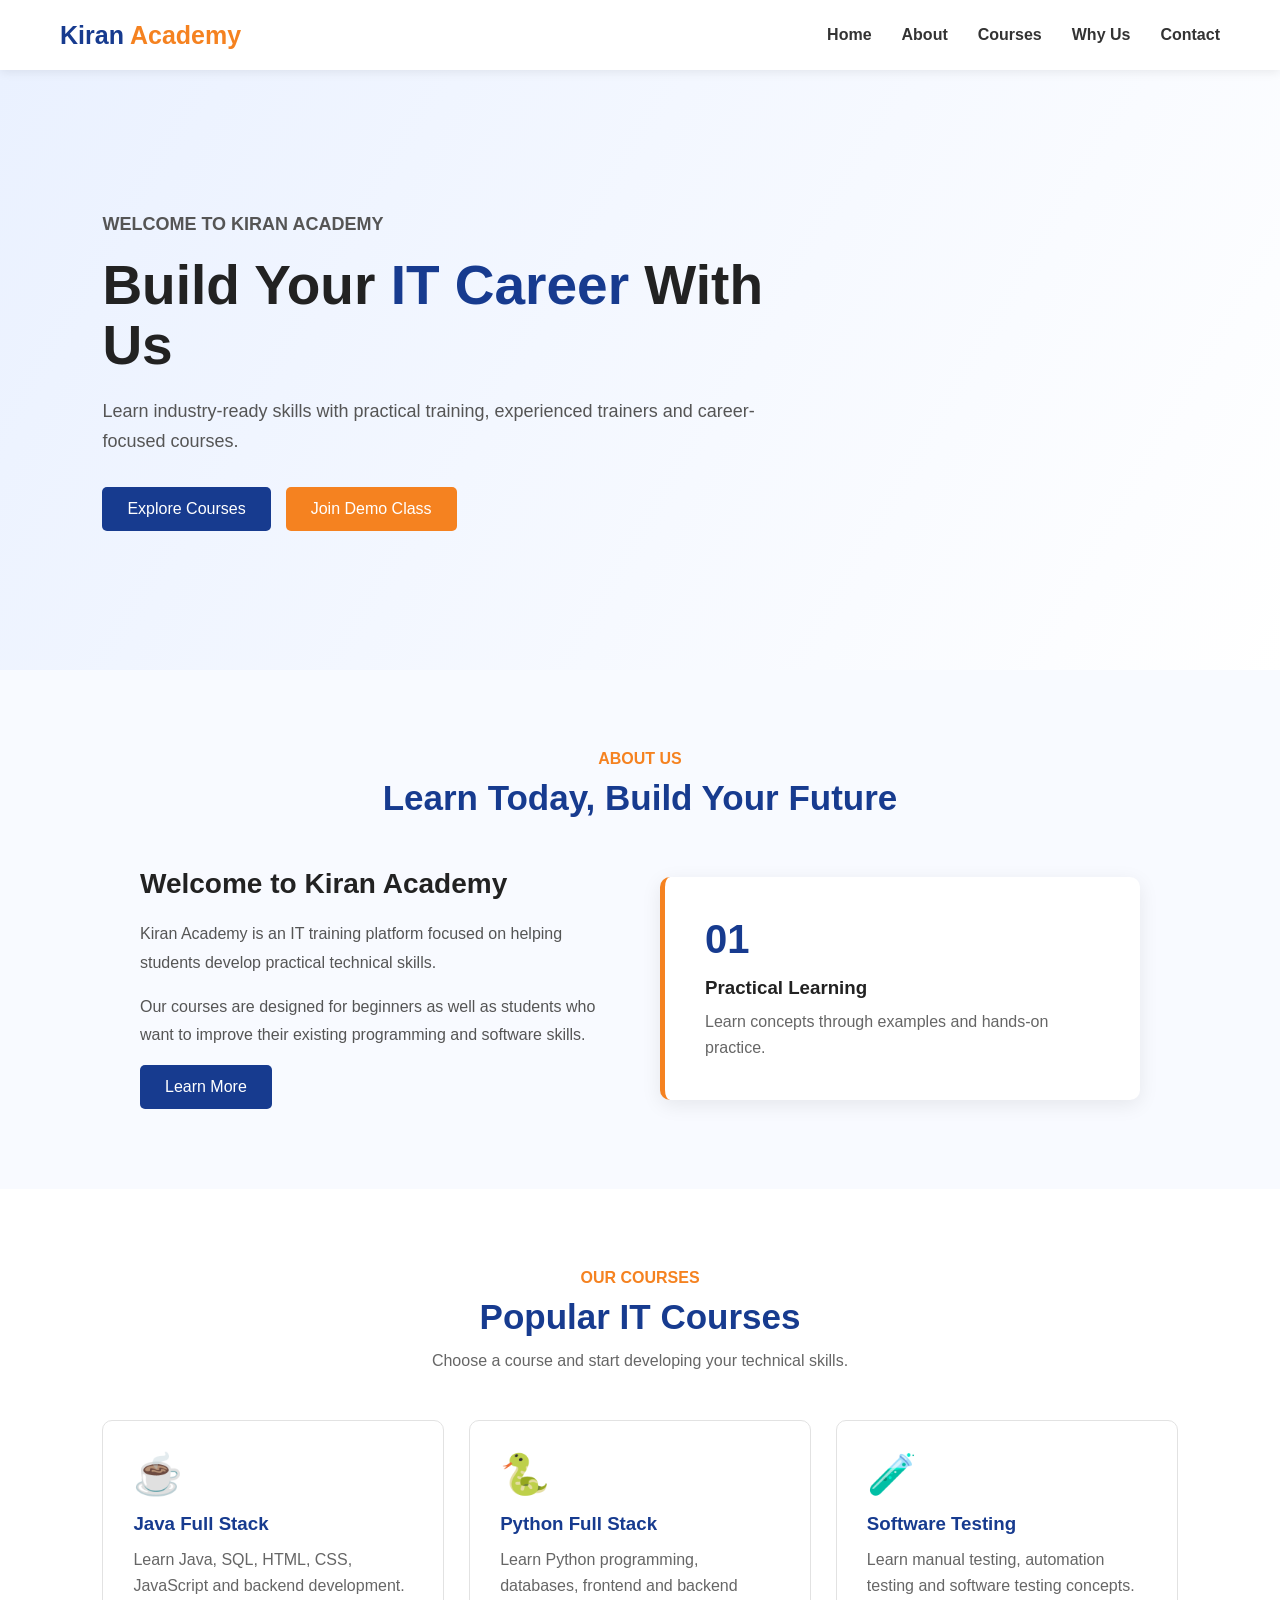
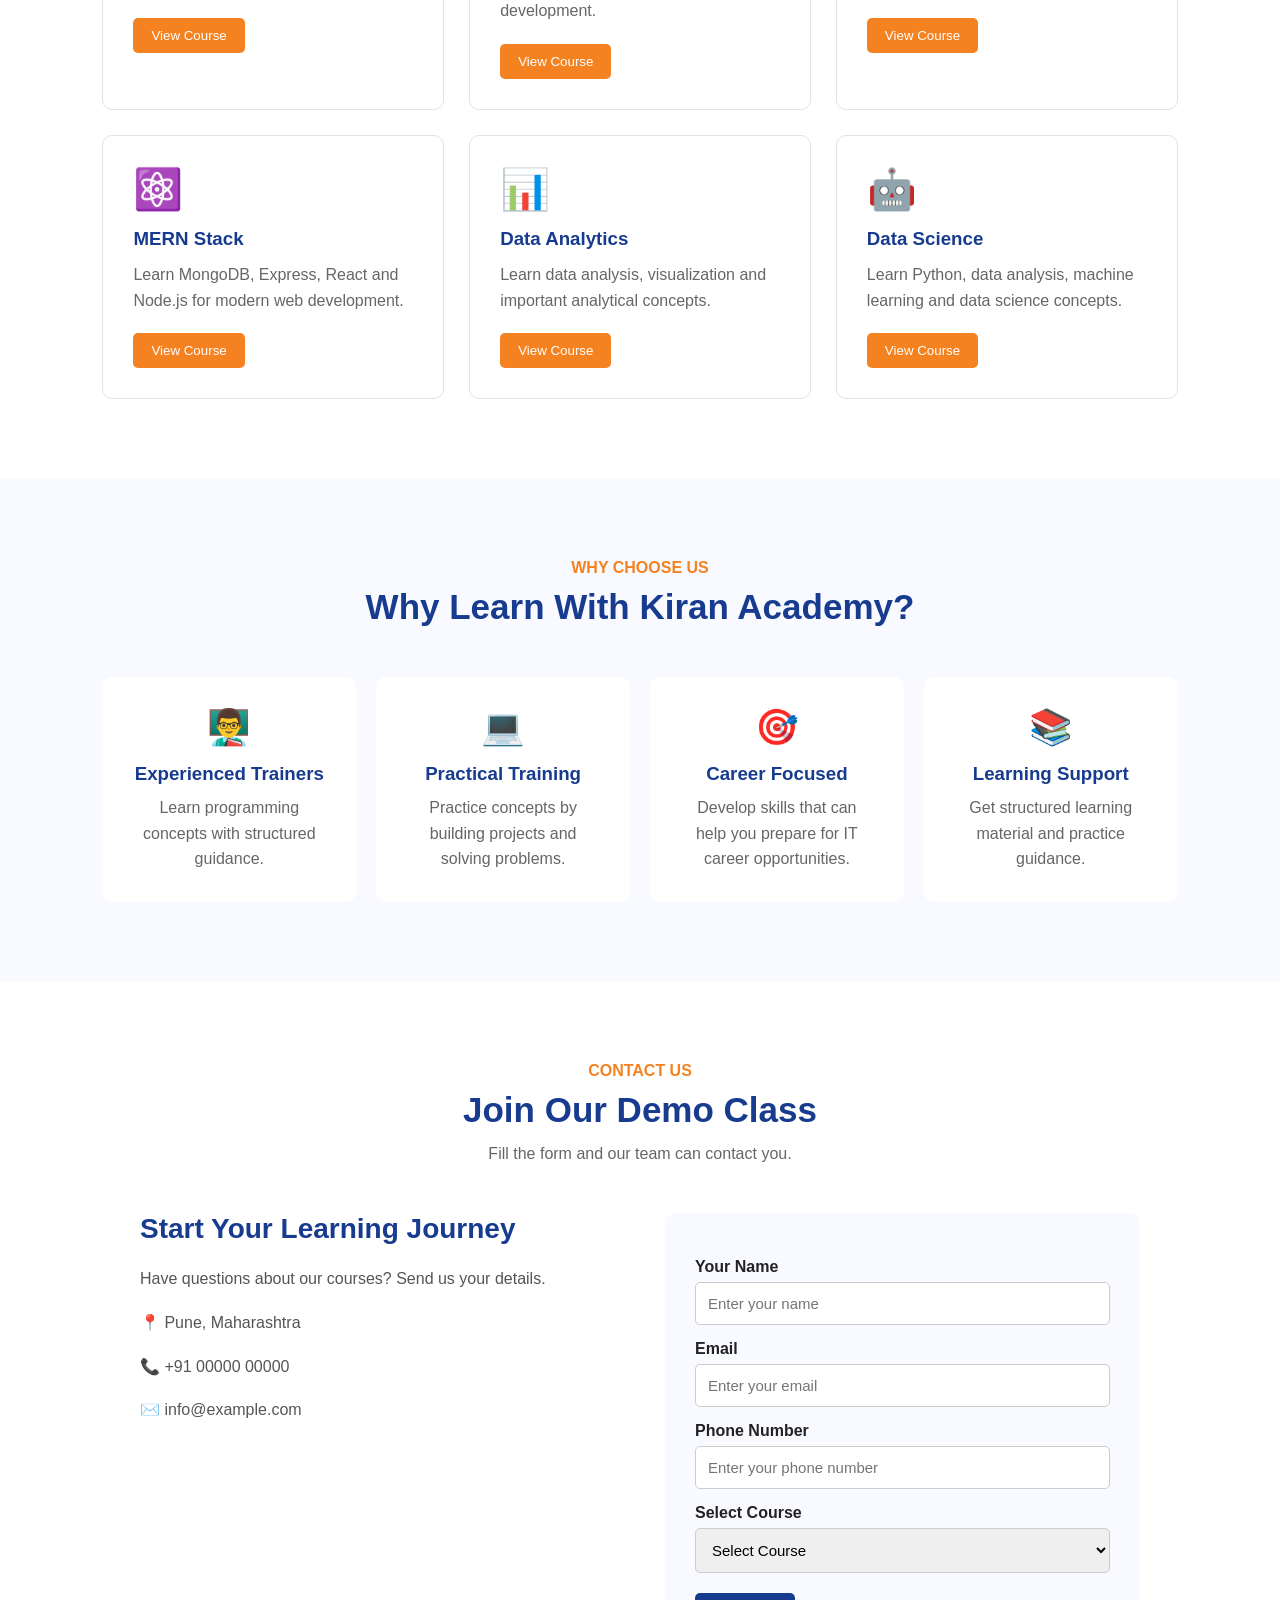
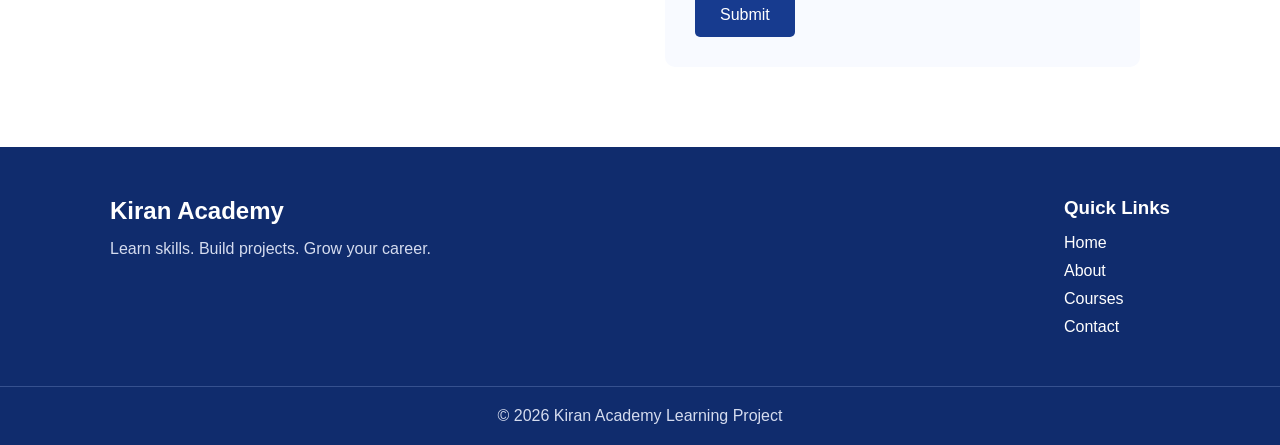
==== project@01.html @ c3a2a229 "Initial commit" ====
<!DOCTYPE html>
<html lang="en">

<head>
    <meta charset="UTF-8">

    <meta name="viewport" content="width=device-width, initial-scale=1.0">

    <title>Kiran Academy - IT Training</title>

    <link rel="stylesheet" href="project@01.css">
</head>

<body>

    <!-- ================= NAVBAR ================= -->

    <header>

        <nav class="navbar">

            <div class="logo">
                Kiran <span>Academy</span>
            </div>

            <button class="menu-button" id="menuButton">
                ☰
            </button>

            <ul class="nav-links" id="navLinks">

                <li>
                    <a href="#home">Home</a>
                </li>

                <li>
                    <a href="#about">About</a>
                </li>

                <li>
                    <a href="#courses">Courses</a>
                </li>

                <li>
                    <a href="#why-us">Why Us</a>
                </li>

                <li>
                    <a href="#contact">Contact</a>
                </li>

            </ul>

        </nav>

    </header>


    <!-- ================= HOME ================= -->

    <section class="hero" id="home">

        <div class="hero-content">

            <p class="small-title">
                WELCOME TO KIRAN ACADEMY
            </p>

            <h1>
                Build Your
                <span>IT Career</span>
                With Us
            </h1>

            <p>
                Learn industry-ready skills with practical training,
                experienced trainers and career-focused courses.
            </p>

            <div class="hero-buttons">

                <a href="#courses" class="btn">
                    Explore Courses
                </a>

                <a href="#contact" class="btn second-btn">
                    Join Demo Class
                </a>

            </div>

        </div>

    </section>


    <!-- ================= ABOUT ================= -->

    <section class="about" id="about">

        <div class="section-title">

            <p>ABOUT US</p>

            <h2>
                Learn Today, Build Your Future
            </h2>

        </div>

        <div class="about-content">

            <div class="about-text">

                <h3>
                    Welcome to Kiran Academy
                </h3>

                <p>
                    Kiran Academy is an IT training platform
                    focused on helping students develop practical
                    technical skills.
                </p>

                <p>
                    Our courses are designed for beginners as well
                    as students who want to improve their existing
                    programming and software skills.
                </p>

                <button class="btn" onclick="showAboutMessage()">
                    Learn More
                </button>

            </div>

            <div class="about-card">

                <div class="number">
                    01
                </div>

                <h3>
                    Practical Learning
                </h3>

                <p>
                    Learn concepts through examples and
                    hands-on practice.
                </p>

            </div>

        </div>

    </section>


    <!-- ================= COURSES ================= -->

    <section class="courses" id="courses">

        <div class="section-title">

            <p>OUR COURSES</p>

            <h2>
                Popular IT Courses
            </h2>

            <p class="description">
                Choose a course and start developing your
                technical skills.
            </p>

        </div>


        <div class="course-container">


            <!-- Course 1 -->

            <div class="course-card">

                <div class="course-icon">
                    ☕
                </div>

                <h3>
                    Java Full Stack
                </h3>

                <p>
                    Learn Java, SQL, HTML, CSS, JavaScript
                    and backend development.
                </p>

                <button
                    class="course-button"
                    onclick="showCourse('Java Full Stack')">

                    View Course

                </button>

            </div>


            <!-- Course 2 -->

            <div class="course-card">

                <div class="course-icon">
                    🐍
                </div>

                <h3>
                    Python Full Stack
                </h3>

                <p>
                    Learn Python programming, databases,
                    frontend and backend development.
                </p>

                <button
                    class="course-button"
                    onclick="showCourse('Python Full Stack')">

                    View Course

                </button>

            </div>


            <!-- Course 3 -->

            <div class="course-card">

                <div class="course-icon">
                    🧪
                </div>

                <h3>
                    Software Testing
                </h3>

                <p>
                    Learn manual testing, automation testing
                    and software testing concepts.
                </p>

                <button
                    class="course-button"
                    onclick="showCourse('Software Testing')">

                    View Course

                </button>

            </div>


            <!-- Course 4 -->

            <div class="course-card">

                <div class="course-icon">
                    ⚛️
                </div>

                <h3>
                    MERN Stack
                </h3>

                <p>
                    Learn MongoDB, Express, React and Node.js
                    for modern web development.
                </p>

                <button
                    class="course-button"
                    onclick="showCourse('MERN Stack')">

                    View Course

                </button>

            </div>


            <!-- Course 5 -->

            <div class="course-card">

                <div class="course-icon">
                    📊
                </div>

                <h3>
                    Data Analytics
                </h3>

                <p>
                    Learn data analysis, visualization and
                    important analytical concepts.
                </p>

                <button
                    class="course-button"
                    onclick="showCourse('Data Analytics')">

                    View Course

                </button>

            </div>


            <!-- Course 6 -->

            <div class="course-card">

                <div class="course-icon">
                    🤖
                </div>

                <h3>
                    Data Science
                </h3>

                <p>
                    Learn Python, data analysis, machine
                    learning and data science concepts.
                </p>

                <button
                    class="course-button"
                    onclick="showCourse('Data Science')">

                    View Course

                </button>

            </div>

        </div>

    </section>


    <!-- ================= WHY US ================= -->

    <section class="why-us" id="why-us">

        <div class="section-title">

            <p>WHY CHOOSE US</p>

            <h2>
                Why Learn With Kiran Academy?
            </h2>

        </div>


        <div class="features">


            <div class="feature">

                <div class="feature-icon">
                    👨‍🏫
                </div>

                <h3>
                    Experienced Trainers
                </h3>

                <p>
                    Learn programming concepts with
                    structured guidance.
                </p>

            </div>


            <div class="feature">

                <div class="feature-icon">
                    💻
                </div>

                <h3>
                    Practical Training
                </h3>

                <p>
                    Practice concepts by building projects
                    and solving problems.
                </p>

            </div>


            <div class="feature">

                <div class="feature-icon">
                    🎯
                </div>

                <h3>
                    Career Focused
                </h3>

                <p>
                    Develop skills that can help you prepare
                    for IT career opportunities.
                </p>

            </div>


            <div class="feature">

                <div class="feature-icon">
                    📚
                </div>

                <h3>
                    Learning Support
                </h3>

                <p>
                    Get structured learning material and
                    practice guidance.
                </p>

            </div>

        </div>

    </section>


    <!-- ================= CONTACT ================= -->

    <section class="contact" id="contact">

        <div class="section-title">

            <p>CONTACT US</p>

            <h2>
                Join Our Demo Class
            </h2>

            <p class="description">
                Fill the form and our team can contact you.
            </p>

        </div>


        <div class="contact-container">

            <div class="contact-info">

                <h3>
                    Start Your Learning Journey
                </h3>

                <p>
                    Have questions about our courses?
                    Send us your details.
                </p>

                <p>
                    📍 Pune, Maharashtra
                </p>

                <p>
                    📞 +91 00000 00000
                </p>

                <p>
                    ✉️ info@example.com
                </p>

            </div>


            <form id="contactForm">

                <label>
                    Your Name
                </label>

                <input
                    type="text"
                    id="name"
                    placeholder="Enter your name"
                    required
                >


                <label>
                    Email
                </label>

                <input
                    type="email"
                    id="email"
                    placeholder="Enter your email"
                    required
                >


                <label>
                    Phone Number
                </label>

                <input
                    type="tel"
                    id="phone"
                    placeholder="Enter your phone number"
                    required
                >


                <label>
                    Select Course
                </label>

                <select id="course" required>

                    <option value="">
                        Select Course
                    </option>

                    <option>
                        Java Full Stack
                    </option>

                    <option>
                        Python Full Stack
                    </option>

                    <option>
                        Software Testing
                    </option>

                    <option>
                        MERN Stack
                    </option>

                    <option>
                        Data Analytics
                    </option>

                    <option>
                        Data Science
                    </option>

                </select>


                <button
                    type="submit"
                    class="btn">

                    Submit

                </button>

            </form>

        </div>

    </section>


    <!-- ================= FOOTER ================= -->

    <footer>

        <div class="footer-content">

            <div>

                <h2>
                    Kiran Academy
                </h2>

                <p>
                    Learn skills. Build projects.
                    Grow your career.
                </p>

            </div>


            <div>

                <h3>
                    Quick Links
                </h3>

                <a href="#home">
                    Home
                </a>

                <a href="#about">
                    About
                </a>

                <a href="#courses">
                    Courses
                </a>

                <a href="#contact">
                    Contact
                </a>

            </div>

        </div>


        <div class="copyright">

            <p>
                © 2026 Kiran Academy Learning Project
            </p>

        </div>

    </footer>


    <!-- JavaScript -->

    <script src="project@01.js"></script>

</body>

</html>
---- project@01.css ----
/* ================= GENERAL ================= */

* {
    margin: 0;
    padding: 0;
    box-sizing: border-box;
}

html {
    scroll-behavior: smooth;
}

body {
    font-family: Arial, sans-serif;
    color: #222;
    background-color: #ffffff;
}

a {
    text-decoration: none;
}

section {
    padding: 80px 8%;
}


/* ================= NAVBAR ================= */

header {
    background-color: white;
    box-shadow: 0 2px 10px rgba(0, 0, 0, 0.08);

    position: sticky;
    top: 0;
    z-index: 1000;
}

.navbar {
    max-width: 1200px;
    margin: auto;

    min-height: 70px;

    display: flex;
    justify-content: space-between;
    align-items: center;

    padding: 0 20px;
}

.logo {
    font-size: 25px;
    font-weight: bold;
    color: #173b8f;
}

.logo span {
    color: #f58220;
}

.nav-links {
    list-style: none;

    display: flex;
    gap: 30px;
}

.nav-links a {
    color: #333;
    font-weight: bold;
}

.nav-links a:hover {
    color: #f58220;
}

.menu-button {
    display: none;

    border: none;
    background: none;

    font-size: 28px;
    cursor: pointer;
}


/* ================= HERO ================= */

.hero {
    min-height: 600px;

    display: flex;
    align-items: center;

    background:
        linear-gradient(
            120deg,
            #eaf1ff,
            #ffffff
        );
}

.hero-content {
    max-width: 700px;
}

.small-title {
    color: #f58220;
    font-weight: bold;
    margin-bottom: 15px;
}

.hero h1 {
    font-size: 55px;
    line-height: 1.1;
    margin-bottom: 20px;
}

.hero h1 span {
    color: #173b8f;
}

.hero p {
    font-size: 18px;
    line-height: 1.7;
    color: #555;
}

.hero-buttons {
    margin-top: 30px;

    display: flex;
    gap: 15px;
}

.btn {
    display: inline-block;

    padding: 13px 25px;

    background-color: #173b8f;
    color: white;

    border: none;
    border-radius: 5px;

    cursor: pointer;

    font-size: 16px;
}

.btn:hover {
    background-color: #102c6d;
}

.second-btn {
    background-color: #f58220;
}

.second-btn:hover {
    background-color: #d9690c;
}


/* ================= SECTION TITLE ================= */

.section-title {
    text-align: center;
    max-width: 700px;
    margin: 0 auto 50px;
}

.section-title > p:first-child {
    color: #f58220;
    font-weight: bold;
    margin-bottom: 10px;
}

.section-title h2 {
    font-size: 35px;
    color: #173b8f;
}

.description {
    color: #666;
    margin-top: 15px;
}


/* ================= ABOUT ================= */

.about {
    background-color: #f8faff;
}

.about-content {
    max-width: 1000px;
    margin: auto;

    display: grid;
    grid-template-columns: 1fr 1fr;
    gap: 40px;

    align-items: center;
}

.about-text h3 {
    font-size: 28px;
    margin-bottom: 20px;
}

.about-text p {
    line-height: 1.8;
    color: #555;
    margin-bottom: 15px;
}

.about-card {
    background-color: white;

    padding: 40px;

    border-radius: 10px;

    box-shadow:
        0 5px 20px rgba(0, 0, 0, 0.08);

    border-left: 5px solid #f58220;
}

.number {
    font-size: 40px;
    font-weight: bold;
    color: #173b8f;
    margin-bottom: 15px;
}

.about-card h3 {
    margin-bottom: 10px;
}

.about-card p {
    color: #666;
    line-height: 1.6;
}


/* ================= COURSES ================= */

.courses {
    background-color: white;
}

.course-container {
    max-width: 1100px;
    margin: auto;

    display: grid;

    grid-template-columns:
        repeat(3, 1fr);

    gap: 25px;
}

.course-card {
    padding: 30px;

    border: 1px solid #e2e2e2;

    border-radius: 10px;

    background-color: white;

    transition: 0.3s;
}

.course-card:hover {
    transform: translateY(-8px);

    box-shadow:
        0 10px 25px rgba(0, 0, 0, 0.1);
}

.course-icon {
    font-size: 40px;
    margin-bottom: 15px;
}

.course-card h3 {
    color: #173b8f;
    margin-bottom: 12px;
}

.course-card p {
    color: #666;
    line-height: 1.6;
    margin-bottom: 20px;
}

.course-button {
    padding: 10px 18px;

    border: none;

    background-color: #f58220;
    color: white;

    border-radius: 5px;

    cursor: pointer;
}

.course-button:hover {
    background-color: #d9690c;
}


/* ================= WHY US ================= */

.why-us {
    background-color: #f8faff;
}

.features {
    max-width: 1100px;
    margin: auto;

    display: grid;

    grid-template-columns:
        repeat(4, 1fr);

    gap: 20px;
}

.feature {
    background-color: white;

    padding: 30px;

    text-align: center;

    border-radius: 10px;
}

.feature-icon {
    font-size: 35px;
    margin-bottom: 15px;
}

.feature h3 {
    color: #173b8f;
    margin-bottom: 10px;
}

.feature p {
    color: #666;
    line-height: 1.6;
}


/* ================= CONTACT ================= */

.contact {
    background-color: white;
}

.contact-container {
    max-width: 1000px;
    margin: auto;

    display: grid;

    grid-template-columns:
        1fr 1fr;

    gap: 50px;
}

.contact-info h3 {
    font-size: 28px;
    color: #173b8f;
    margin-bottom: 20px;
}

.contact-info p {
    color: #555;
    line-height: 1.8;
    margin-bottom: 15px;
}

form {
    background-color: #f8faff;

    padding: 30px;

    border-radius: 10px;
}

form label {
    display: block;

    margin-bottom: 6px;
    margin-top: 15px;

    font-weight: bold;
}

form input,
form select {
    width: 100%;

    padding: 12px;

    border: 1px solid #ccc;

    border-radius: 5px;

    font-size: 15px;
}

form button {
    margin-top: 20px;
}


/* ================= FOOTER ================= */

footer {
    background-color: #102c6d;
    color: white;

    padding-top: 50px;
}

.footer-content {
    max-width: 1100px;
    margin: auto;

    padding: 0 20px 40px;

    display: flex;
    justify-content: space-between;
}

.footer-content h2 {
    margin-bottom: 15px;
}

.footer-content p {
    color: #d5dcef;
}

.footer-content h3 {
    margin-bottom: 15px;
}

.footer-content a {
    display: block;

    color: white;

    margin-bottom: 10px;
}

.footer-content a:hover {
    color: #f58220;
}

.copyright {
    border-top: 1px solid #36518f;

    text-align: center;

    padding: 20px;
}

.copyright p {
    color: #d5dcef;
}


/* ================= MOBILE ================= */

@media (max-width: 800px) {

    .menu-button {
        display: block;
    }

    .nav-links {
        display: none;

        position: absolute;

        top: 70px;
        left: 0;

        width: 100%;

        background-color: white;

        flex-direction: column;

        padding: 20px;

        text-align: center;

        box-shadow:
            0 5px 10px rgba(0, 0, 0, 0.1);
    }

    .nav-links.active {
        display: flex;
    }

    .hero h1 {
        font-size: 40px;
    }

    .about-content {
        grid-template-columns: 1fr;
    }

    .course-container {
        grid-template-columns: 1fr 1fr;
    }

    .features {
        grid-template-columns: 1fr 1fr;
    }

    .contact-container {
        grid-template-columns: 1fr;
    }

}


@media (max-width: 550px) {

    section {
        padding: 60px 5%;
    }

    .hero {
        min-height: 500px;
    }

    .hero h1 {
        font-size: 35px;
    }

    .hero-buttons {
        flex-direction: column;
    }

    .hero-buttons .btn {
        text-align: center;
    }

    .course-container {
        grid-template-columns: 1fr;
    }

    .features {
        grid-template-columns: 1fr;
    }

    .footer-content {
        flex-direction: column;
        gap: 30px;
    }

}
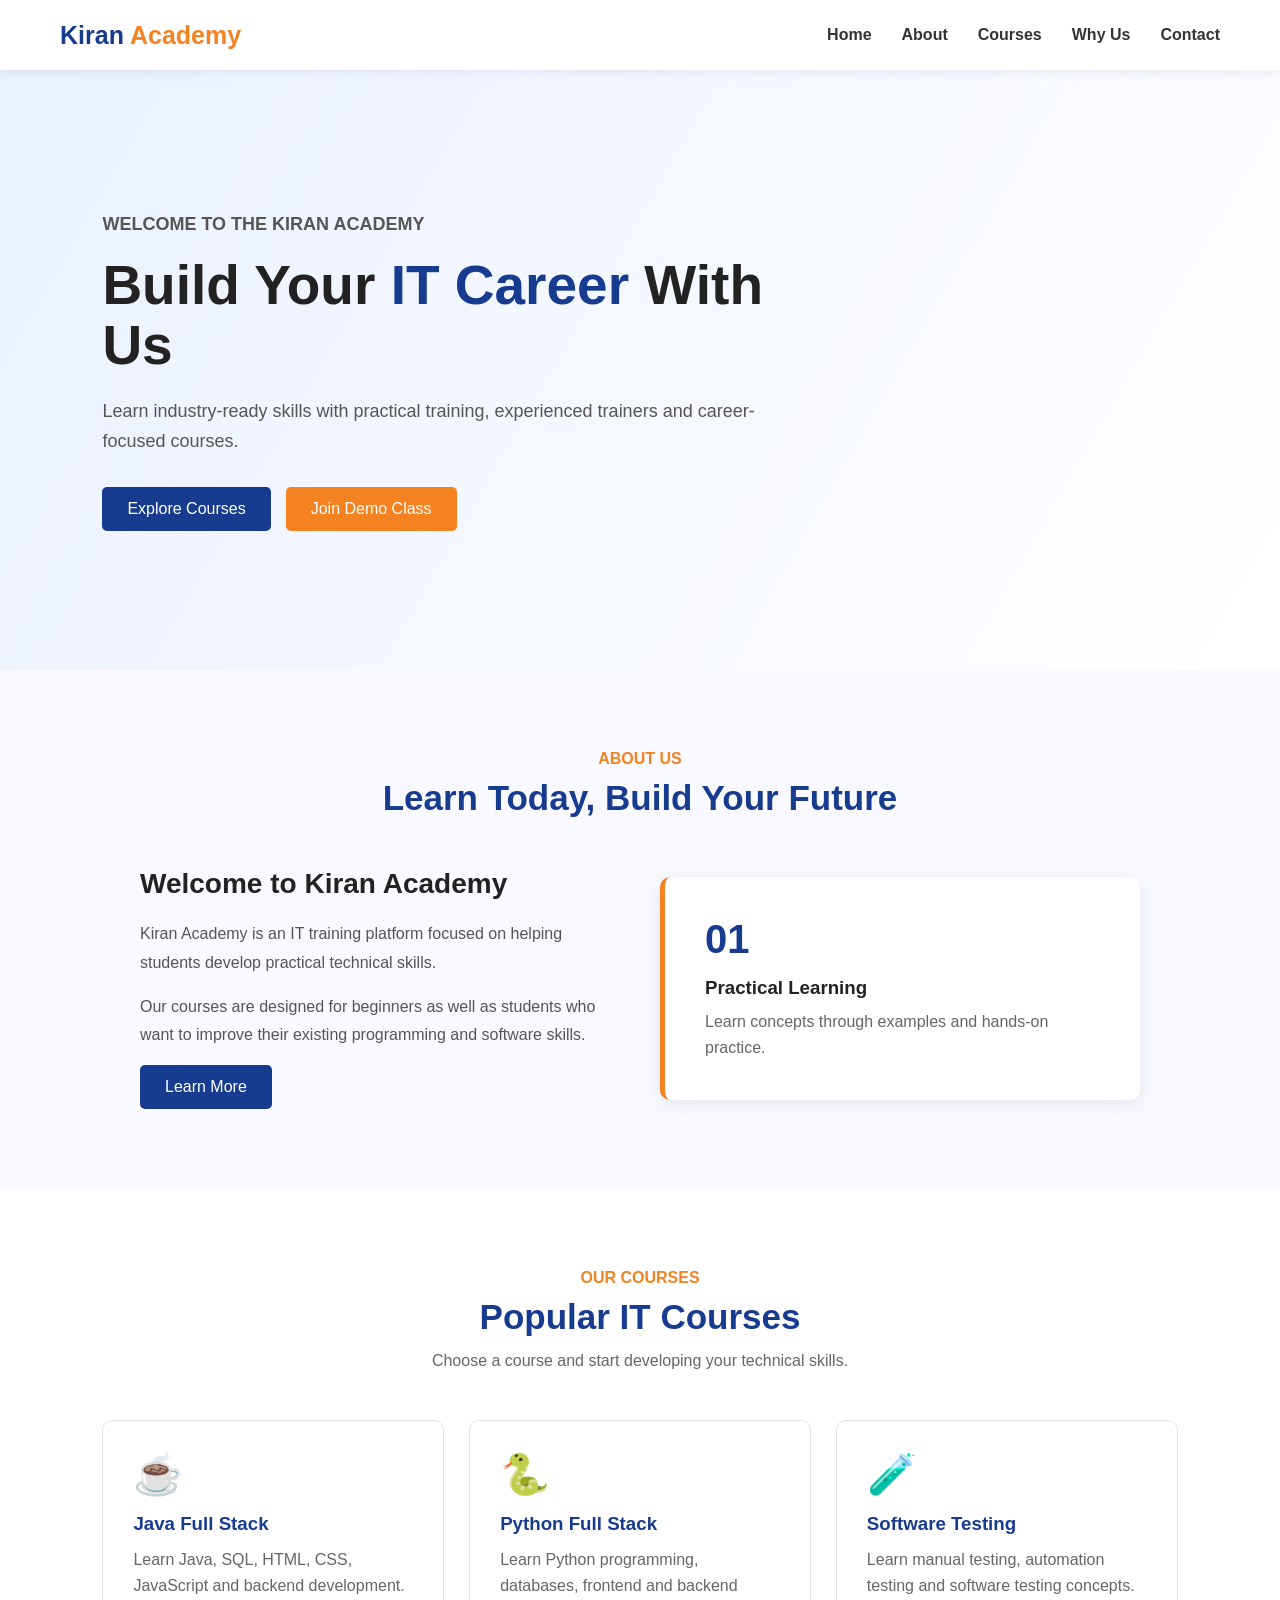
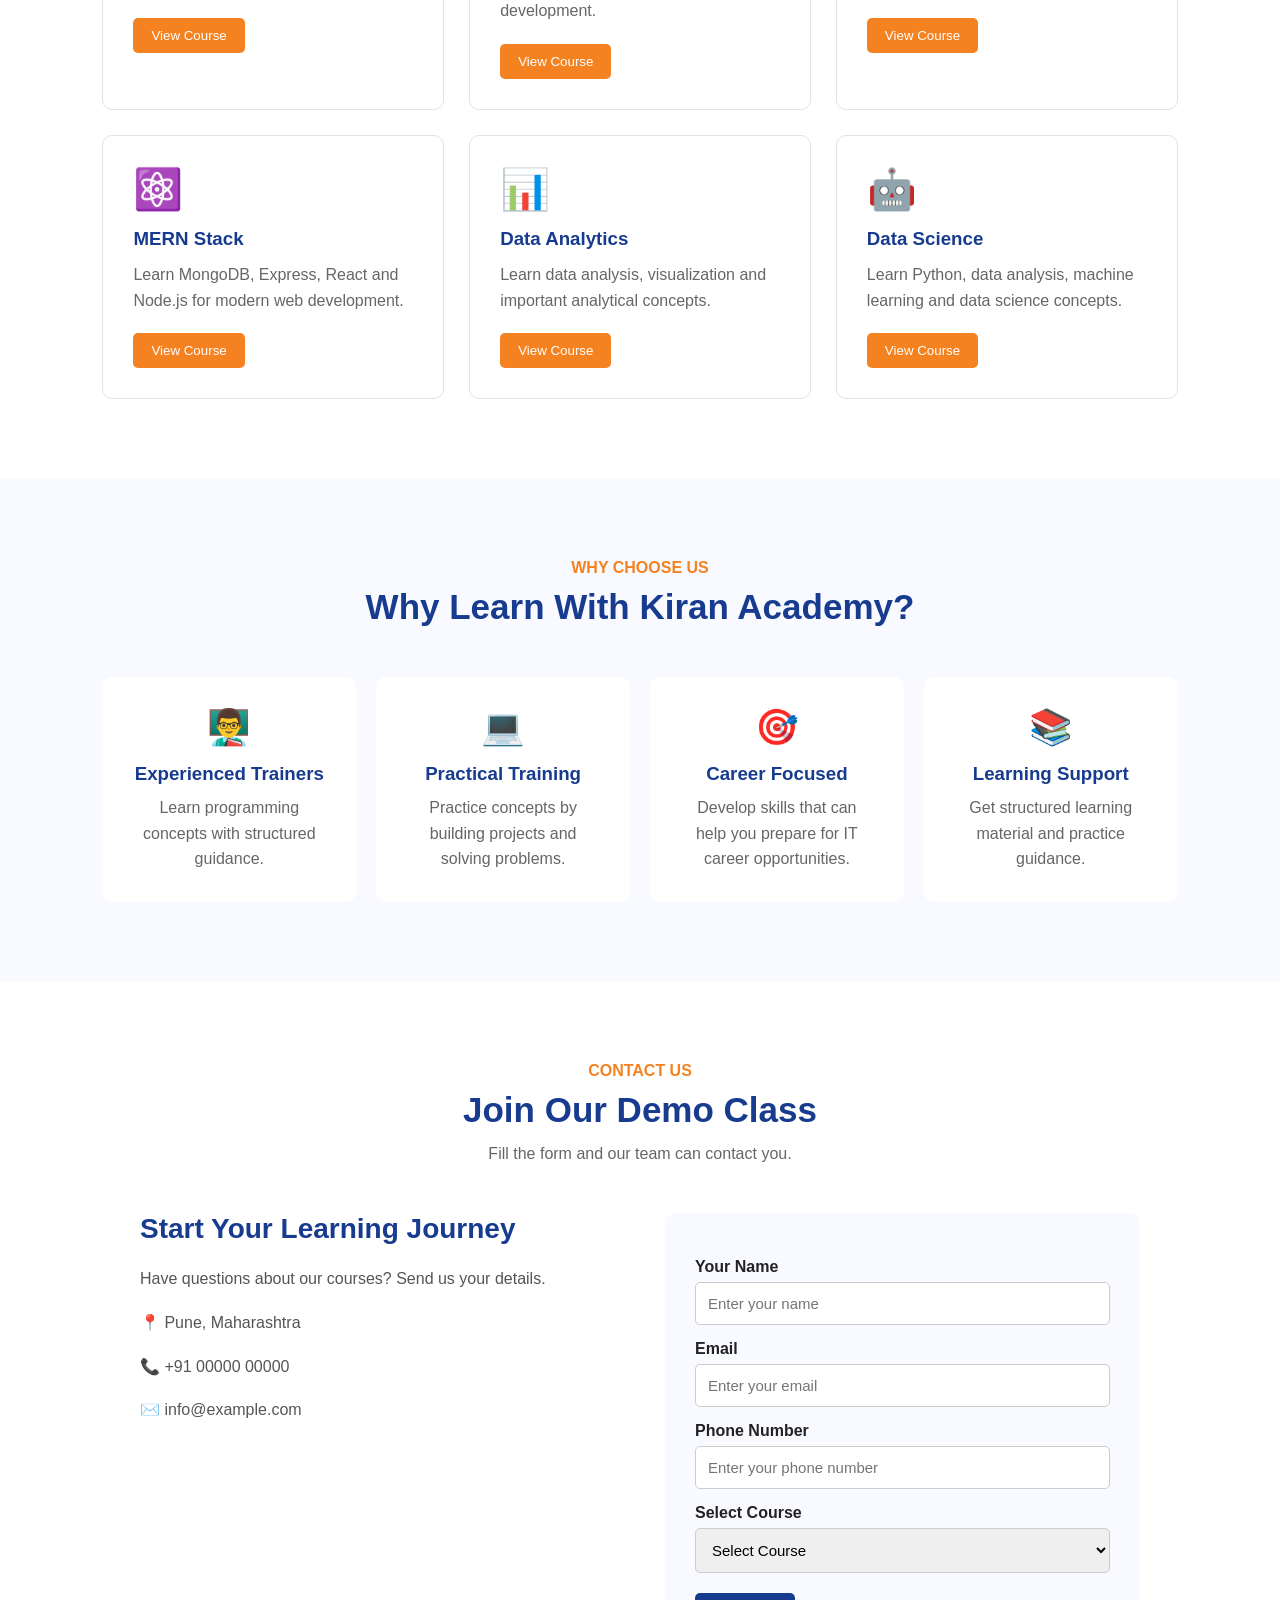
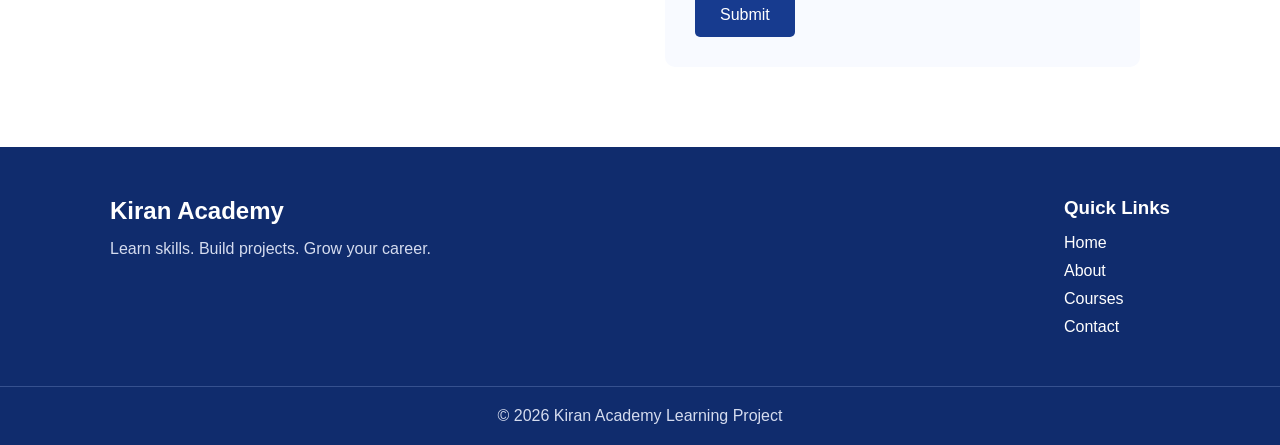
==== commit ed6848fe: "Updated code" ====
--- a/project@01.html
+++ b/project@01.html
@@ -63,7 +63,7 @@
         <div class="hero-content">
 
             <p class="small-title">
-                WELCOME TO KIRAN ACADEMY
+                WELCOME TO THE KIRAN ACADEMY
             </p>
 
             <h1>
--- a/project@01.css
+++ b/project@01.css
@@ -1,578 +1,578 @@
-/* ================= GENERAL ================= */
-
-* {
-    margin: 0;
-    padding: 0;
-    box-sizing: border-box;
-}
-
-html {
-    scroll-behavior: smooth;
-}
-
-body {
-    font-family: Arial, sans-serif;
-    color: #222;
-    background-color: #ffffff;
-}
-
-a {
-    text-decoration: none;
-}
-
-section {
-    padding: 80px 8%;
-}
-
-
-/* ================= NAVBAR ================= */
-
-header {
-    background-color: white;
-    box-shadow: 0 2px 10px rgba(0, 0, 0, 0.08);
-
-    position: sticky;
-    top: 0;
-    z-index: 1000;
-}
-
-.navbar {
-    max-width: 1200px;
-    margin: auto;
-
-    min-height: 70px;
-
-    display: flex;
-    justify-content: space-between;
-    align-items: center;
-
-    padding: 0 20px;
-}
-
-.logo {
-    font-size: 25px;
-    font-weight: bold;
-    color: #173b8f;
-}
-
-.logo span {
-    color: #f58220;
-}
-
-.nav-links {
-    list-style: none;
-
-    display: flex;
-    gap: 30px;
-}
-
-.nav-links a {
-    color: #333;
-    font-weight: bold;
-}
-
-.nav-links a:hover {
-    color: #f58220;
-}
-
-.menu-button {
-    display: none;
-
-    border: none;
-    background: none;
-
-    font-size: 28px;
-    cursor: pointer;
-}
-
-
-/* ================= HERO ================= */
-
-.hero {
-    min-height: 600px;
-
-    display: flex;
-    align-items: center;
-
-    background:
-        linear-gradient(
-            120deg,
-            #eaf1ff,
-            #ffffff
-        );
-}
-
-.hero-content {
-    max-width: 700px;
-}
-
-.small-title {
-    color: #f58220;
-    font-weight: bold;
-    margin-bottom: 15px;
-}
-
-.hero h1 {
-    font-size: 55px;
-    line-height: 1.1;
-    margin-bottom: 20px;
-}
-
-.hero h1 span {
-    color: #173b8f;
-}
-
-.hero p {
-    font-size: 18px;
-    line-height: 1.7;
-    color: #555;
-}
-
-.hero-buttons {
-    margin-top: 30px;
-
-    display: flex;
-    gap: 15px;
-}
-
-.btn {
-    display: inline-block;
-
-    padding: 13px 25px;
-
-    background-color: #173b8f;
-    color: white;
-
-    border: none;
-    border-radius: 5px;
-
-    cursor: pointer;
-
-    font-size: 16px;
-}
-
-.btn:hover {
-    background-color: #102c6d;
-}
-
-.second-btn {
-    background-color: #f58220;
-}
-
-.second-btn:hover {
-    background-color: #d9690c;
-}
-
-
-/* ================= SECTION TITLE ================= */
-
-.section-title {
-    text-align: center;
-    max-width: 700px;
-    margin: 0 auto 50px;
-}
-
-.section-title > p:first-child {
-    color: #f58220;
-    font-weight: bold;
-    margin-bottom: 10px;
-}
-
-.section-title h2 {
-    font-size: 35px;
-    color: #173b8f;
-}
-
-.description {
-    color: #666;
-    margin-top: 15px;
-}
-
-
-/* ================= ABOUT ================= */
-
-.about {
-    background-color: #f8faff;
-}
-
-.about-content {
-    max-width: 1000px;
-    margin: auto;
-
-    display: grid;
-    grid-template-columns: 1fr 1fr;
-    gap: 40px;
-
-    align-items: center;
-}
-
-.about-text h3 {
-    font-size: 28px;
-    margin-bottom: 20px;
-}
-
-.about-text p {
-    line-height: 1.8;
-    color: #555;
-    margin-bottom: 15px;
-}
-
-.about-card {
-    background-color: white;
-
-    padding: 40px;
-
-    border-radius: 10px;
-
-    box-shadow:
-        0 5px 20px rgba(0, 0, 0, 0.08);
-
-    border-left: 5px solid #f58220;
-}
-
-.number {
-    font-size: 40px;
-    font-weight: bold;
-    color: #173b8f;
-    margin-bottom: 15px;
-}
-
-.about-card h3 {
-    margin-bottom: 10px;
-}
-
-.about-card p {
-    color: #666;
-    line-height: 1.6;
-}
-
-
-/* ================= COURSES ================= */
-
-.courses {
-    background-color: white;
-}
-
-.course-container {
-    max-width: 1100px;
-    margin: auto;
-
-    display: grid;
-
-    grid-template-columns:
-        repeat(3, 1fr);
-
-    gap: 25px;
-}
-
-.course-card {
-    padding: 30px;
-
-    border: 1px solid #e2e2e2;
-
-    border-radius: 10px;
-
-    background-color: white;
-
-    transition: 0.3s;
-}
-
-.course-card:hover {
-    transform: translateY(-8px);
-
-    box-shadow:
-        0 10px 25px rgba(0, 0, 0, 0.1);
-}
-
-.course-icon {
-    font-size: 40px;
-    margin-bottom: 15px;
-}
-
-.course-card h3 {
-    color: #173b8f;
-    margin-bottom: 12px;
-}
-
-.course-card p {
-    color: #666;
-    line-height: 1.6;
-    margin-bottom: 20px;
-}
-
-.course-button {
-    padding: 10px 18px;
-
-    border: none;
-
-    background-color: #f58220;
-    color: white;
-
-    border-radius: 5px;
-
-    cursor: pointer;
-}
-
-.course-button:hover {
-    background-color: #d9690c;
-}
-
-
-/* ================= WHY US ================= */
-
-.why-us {
-    background-color: #f8faff;
-}
-
-.features {
-    max-width: 1100px;
-    margin: auto;
-
-    display: grid;
-
-    grid-template-columns:
-        repeat(4, 1fr);
-
-    gap: 20px;
-}
-
-.feature {
-    background-color: white;
-
-    padding: 30px;
-
-    text-align: center;
-
-    border-radius: 10px;
-}
-
-.feature-icon {
-    font-size: 35px;
-    margin-bottom: 15px;
-}
-
-.feature h3 {
-    color: #173b8f;
-    margin-bottom: 10px;
-}
-
-.feature p {
-    color: #666;
-    line-height: 1.6;
-}
-
-
-/* ================= CONTACT ================= */
-
-.contact {
-    background-color: white;
-}
-
-.contact-container {
-    max-width: 1000px;
-    margin: auto;
-
-    display: grid;
-
-    grid-template-columns:
-        1fr 1fr;
-
-    gap: 50px;
-}
-
-.contact-info h3 {
-    font-size: 28px;
-    color: #173b8f;
-    margin-bottom: 20px;
-}
-
-.contact-info p {
-    color: #555;
-    line-height: 1.8;
-    margin-bottom: 15px;
-}
-
-form {
-    background-color: #f8faff;
-
-    padding: 30px;
-
-    border-radius: 10px;
-}
-
-form label {
-    display: block;
-
-    margin-bottom: 6px;
-    margin-top: 15px;
-
-    font-weight: bold;
-}
-
-form input,
-form select {
-    width: 100%;
-
-    padding: 12px;
-
-    border: 1px solid #ccc;
-
-    border-radius: 5px;
-
-    font-size: 15px;
-}
-
-form button {
-    margin-top: 20px;
-}
-
-
-/* ================= FOOTER ================= */
-
-footer {
-    background-color: #102c6d;
-    color: white;
-
-    padding-top: 50px;
-}
-
-.footer-content {
-    max-width: 1100px;
-    margin: auto;
-
-    padding: 0 20px 40px;
-
-    display: flex;
-    justify-content: space-between;
-}
-
-.footer-content h2 {
-    margin-bottom: 15px;
-}
-
-.footer-content p {
-    color: #d5dcef;
-}
-
-.footer-content h3 {
-    margin-bottom: 15px;
-}
-
-.footer-content a {
-    display: block;
-
-    color: white;
-
-    margin-bottom: 10px;
-}
-
-.footer-content a:hover {
-    color: #f58220;
-}
-
-.copyright {
-    border-top: 1px solid #36518f;
-
-    text-align: center;
-
-    padding: 20px;
-}
-
-.copyright p {
-    color: #d5dcef;
-}
-
-
-/* ================= MOBILE ================= */
-
-@media (max-width: 800px) {
-
-    .menu-button {
-        display: block;
-    }
-
-    .nav-links {
-        display: none;
-
-        position: absolute;
-
-        top: 70px;
-        left: 0;
-
-        width: 100%;
-
-        background-color: white;
-
-        flex-direction: column;
-
-        padding: 20px;
-
-        text-align: center;
-
-        box-shadow:
-            0 5px 10px rgba(0, 0, 0, 0.1);
-    }
-
-    .nav-links.active {
-        display: flex;
-    }
-
-    .hero h1 {
-        font-size: 40px;
-    }
-
-    .about-content {
-        grid-template-columns: 1fr;
-    }
-
-    .course-container {
-        grid-template-columns: 1fr 1fr;
-    }
-
-    .features {
-        grid-template-columns: 1fr 1fr;
-    }
-
-    .contact-container {
-        grid-template-columns: 1fr;
-    }
-
-}
-
-
-@media (max-width: 550px) {
-
-    section {
-        padding: 60px 5%;
-    }
-
-    .hero {
-        min-height: 500px;
-    }
-
-    .hero h1 {
-        font-size: 35px;
-    }
-
-    .hero-buttons {
-        flex-direction: column;
-    }
-
-    .hero-buttons .btn {
-        text-align: center;
-    }
-
-    .course-container {
-        grid-template-columns: 1fr;
-    }
-
-    .features {
-        grid-template-columns: 1fr;
-    }
-
-    .footer-content {
-        flex-direction: column;
-        gap: 30px;
-    }
-
-}
+/* ================= GENERAL ================= */
+
+* {
+    margin: 0;
+    padding: 0;
+    box-sizing: border-box;
+}
+
+html {
+    scroll-behavior: smooth;
+}
+
+body {
+    font-family: Arial, sans-serif;
+    color: #222;
+    background-color: #ffffff;
+}
+
+a {
+    text-decoration: none;
+}
+
+section {
+    padding: 80px 8%;
+}
+
+
+/* ================= NAVBAR ================= */
+
+header {
+    background-color: white;
+    box-shadow: 0 2px 10px rgba(0, 0, 0, 0.08);
+
+    position: sticky;
+    top: 0;
+    z-index: 1000;
+}
+
+.navbar {
+    max-width: 1200px;
+    margin: auto;
+
+    min-height: 70px;
+
+    display: flex;
+    justify-content: space-between;
+    align-items: center;
+
+    padding: 0 20px;
+}
+
+.logo {
+    font-size: 25px;
+    font-weight: bold;
+    color: #173b8f;
+}
+
+.logo span {
+    color: #f58220;
+}
+
+.nav-links {
+    list-style: none;
+
+    display: flex;
+    gap: 30px;
+}
+
+.nav-links a {
+    color: #333;
+    font-weight: bold;
+}
+
+.nav-links a:hover {
+    color: #f58220;
+}
+
+.menu-button {
+    display: none;
+
+    border: none;
+    background: none;
+
+    font-size: 28px;
+    cursor: pointer;
+}
+
+
+/* ================= HERO ================= */
+
+.hero {
+    min-height: 600px;
+
+    display: flex;
+    align-items: center;
+
+    background:
+        linear-gradient(
+            120deg,
+            #eaf1ff,
+            #ffffff
+        );
+}
+
+.hero-content {
+    max-width: 700px;
+}
+
+.small-title {
+    color: #f58220;
+    font-weight: bold;
+    margin-bottom: 15px;
+}
+
+.hero h1 {
+    font-size: 55px;
+    line-height: 1.1;
+    margin-bottom: 20px;
+}
+
+.hero h1 span {
+    color: #173b8f;
+}
+
+.hero p {
+    font-size: 18px;
+    line-height: 1.7;
+    color: #555;
+}
+
+.hero-buttons {
+    margin-top: 30px;
+
+    display: flex;
+    gap: 15px;
+}
+
+.btn {
+    display: inline-block;
+
+    padding: 13px 25px;
+
+    background-color: #173b8f;
+    color: white;
+
+    border: none;
+    border-radius: 5px;
+
+    cursor: pointer;
+
+    font-size: 16px;
+}
+
+.btn:hover {
+    background-color: #102c6d;
+}
+
+.second-btn {
+    background-color: #f58220;
+}
+
+.second-btn:hover {
+    background-color: #d9690c;
+}
+
+
+/* ================= SECTION TITLE ================= */
+
+.section-title {
+    text-align: center;
+    max-width: 700px;
+    margin: 0 auto 50px;
+}
+
+.section-title > p:first-child {
+    color: #f58220;
+    font-weight: bold;
+    margin-bottom: 10px;
+}
+
+.section-title h2 {
+    font-size: 35px;
+    color: #173b8f;
+}
+
+.description {
+    color: #666;
+    margin-top: 15px;
+}
+
+
+/* ================= ABOUT ================= */
+
+.about {
+    background-color: #f8faff;
+}
+
+.about-content {
+    max-width: 1000px;
+    margin: auto;
+
+    display: grid;
+    grid-template-columns: 1fr 1fr;
+    gap: 40px;
+
+    align-items: center;
+}
+
+.about-text h3 {
+    font-size: 28px;
+    margin-bottom: 20px;
+}
+
+.about-text p {
+    line-height: 1.8;
+    color: #555;
+    margin-bottom: 15px;
+}
+
+.about-card {
+    background-color: white;
+
+    padding: 40px;
+
+    border-radius: 10px;
+
+    box-shadow:
+        0 5px 20px rgba(0, 0, 0, 0.08);
+
+    border-left: 5px solid #f58220;
+}
+
+.number {
+    font-size: 40px;
+    font-weight: bold;
+    color: #173b8f;
+    margin-bottom: 15px;
+}
+
+.about-card h3 {
+    margin-bottom: 10px;
+}
+
+.about-card p {
+    color: #666;
+    line-height: 1.6;
+}
+
+
+/* ================= COURSES ================= */
+
+.courses {
+    background-color: white;
+}
+
+.course-container {
+    max-width: 1100px;
+    margin: auto;
+
+    display: grid;
+
+    grid-template-columns:
+        repeat(3, 1fr);
+
+    gap: 25px;
+}
+
+.course-card {
+    padding: 30px;
+
+    border: 1px solid #e2e2e2;
+
+    border-radius: 10px;
+
+    background-color: white;
+
+    transition: 0.3s;
+}
+
+.course-card:hover {
+    transform: translateY(-8px);
+
+    box-shadow:
+        0 10px 25px rgba(0, 0, 0, 0.1);
+}
+
+.course-icon {
+    font-size: 40px;
+    margin-bottom: 15px;
+}
+
+.course-card h3 {
+    color: #173b8f;
+    margin-bottom: 12px;
+}
+
+.course-card p {
+    color: #666;
+    line-height: 1.6;
+    margin-bottom: 20px;
+}
+
+.course-button {
+    padding: 10px 18px;
+
+    border: none;
+
+    background-color: #f58220;
+    color: white;
+
+    border-radius: 5px;
+
+    cursor: pointer;
+}
+
+.course-button:hover {
+    background-color: #d9690c;
+}
+
+
+/* ================= WHY US ================= */
+
+.why-us {
+    background-color: #f8faff;
+}
+
+.features {
+    max-width: 1100px;
+    margin: auto;
+
+    display: grid;
+
+    grid-template-columns:
+        repeat(4, 1fr);
+
+    gap: 20px;
+}
+
+.feature {
+    background-color: white;
+
+    padding: 30px;
+
+    text-align: center;
+
+    border-radius: 10px;
+}
+
+.feature-icon {
+    font-size: 35px;
+    margin-bottom: 15px;
+}
+
+.feature h3 {
+    color: #173b8f;
+    margin-bottom: 10px;
+}
+
+.feature p {
+    color: #666;
+    line-height: 1.6;
+}
+
+
+/* ================= CONTACT ================= */
+
+.contact {
+    background-color: white;
+}
+
+.contact-container {
+    max-width: 1000px;
+    margin: auto;
+
+    display: grid;
+
+    grid-template-columns:
+        1fr 1fr;
+
+    gap: 50px;
+}
+
+.contact-info h3 {
+    font-size: 28px;
+    color: #173b8f;
+    margin-bottom: 20px;
+}
+
+.contact-info p {
+    color: #555;
+    line-height: 1.8;
+    margin-bottom: 15px;
+}
+
+form {
+    background-color: #f8faff;
+
+    padding: 30px;
+
+    border-radius: 10px;
+}
+
+form label {
+    display: block;
+
+    margin-bottom: 6px;
+    margin-top: 15px;
+
+    font-weight: bold;
+}
+
+form input,
+form select {
+    width: 100%;
+
+    padding: 12px;
+
+    border: 1px solid #ccc;
+
+    border-radius: 5px;
+
+    font-size: 15px;
+}
+
+form button {
+    margin-top: 20px;
+}
+
+
+/* ================= FOOTER ================= */
+
+footer {
+    background-color: #102c6d;
+    color: white;
+
+    padding-top: 50px;
+}
+
+.footer-content {
+    max-width: 1100px;
+    margin: auto;
+
+    padding: 0 20px 40px;
+
+    display: flex;
+    justify-content: space-between;
+}
+
+.footer-content h2 {
+    margin-bottom: 15px;
+}
+
+.footer-content p {
+    color: #d5dcef;
+}
+
+.footer-content h3 {
+    margin-bottom: 15px;
+}
+
+.footer-content a {
+    display: block;
+
+    color: white;
+
+    margin-bottom: 10px;
+}
+
+.footer-content a:hover {
+    color: #f58220;
+}
+
+.copyright {
+    border-top: 1px solid #36518f;
+
+    text-align: center;
+
+    padding: 20px;
+}
+
+.copyright p {
+    color: #d5dcef;
+}
+
+
+/* ================= MOBILE ================= */
+
+@media (max-width: 800px) {
+
+    .menu-button {
+        display: block;
+    }
+
+    .nav-links {
+        display: none;
+
+        position: absolute;
+
+        top: 70px;
+        left: 0;
+
+        width: 100%;
+
+        background-color: white;
+
+        flex-direction: column;
+
+        padding: 20px;
+
+        text-align: center;
+
+        box-shadow:
+            0 5px 10px rgba(0, 0, 0, 0.1);
+    }
+
+    .nav-links.active {
+        display: flex;
+    }
+
+    .hero h1 {
+        font-size: 40px;
+    }
+
+    .about-content {
+        grid-template-columns: 1fr;
+    }
+
+    .course-container {
+        grid-template-columns: 1fr 1fr;
+    }
+
+    .features {
+        grid-template-columns: 1fr 1fr;
+    }
+
+    .contact-container {
+        grid-template-columns: 1fr;
+    }
+
+}
+
+
+@media (max-width: 550px) {
+
+    section {
+        padding: 60px 5%;
+    }
+
+    .hero {
+        min-height: 500px;
+    }
+
+    .hero h1 {
+        font-size: 35px;
+    }
+
+    .hero-buttons {
+        flex-direction: column;
+    }
+
+    .hero-buttons .btn {
+        text-align: center;
+    }
+
+    .course-container {
+        grid-template-columns: 1fr;
+    }
+
+    .features {
+        grid-template-columns: 1fr;
+    }
+
+    .footer-content {
+        flex-direction: column;
+        gap: 30px;
+    }
+
+}
